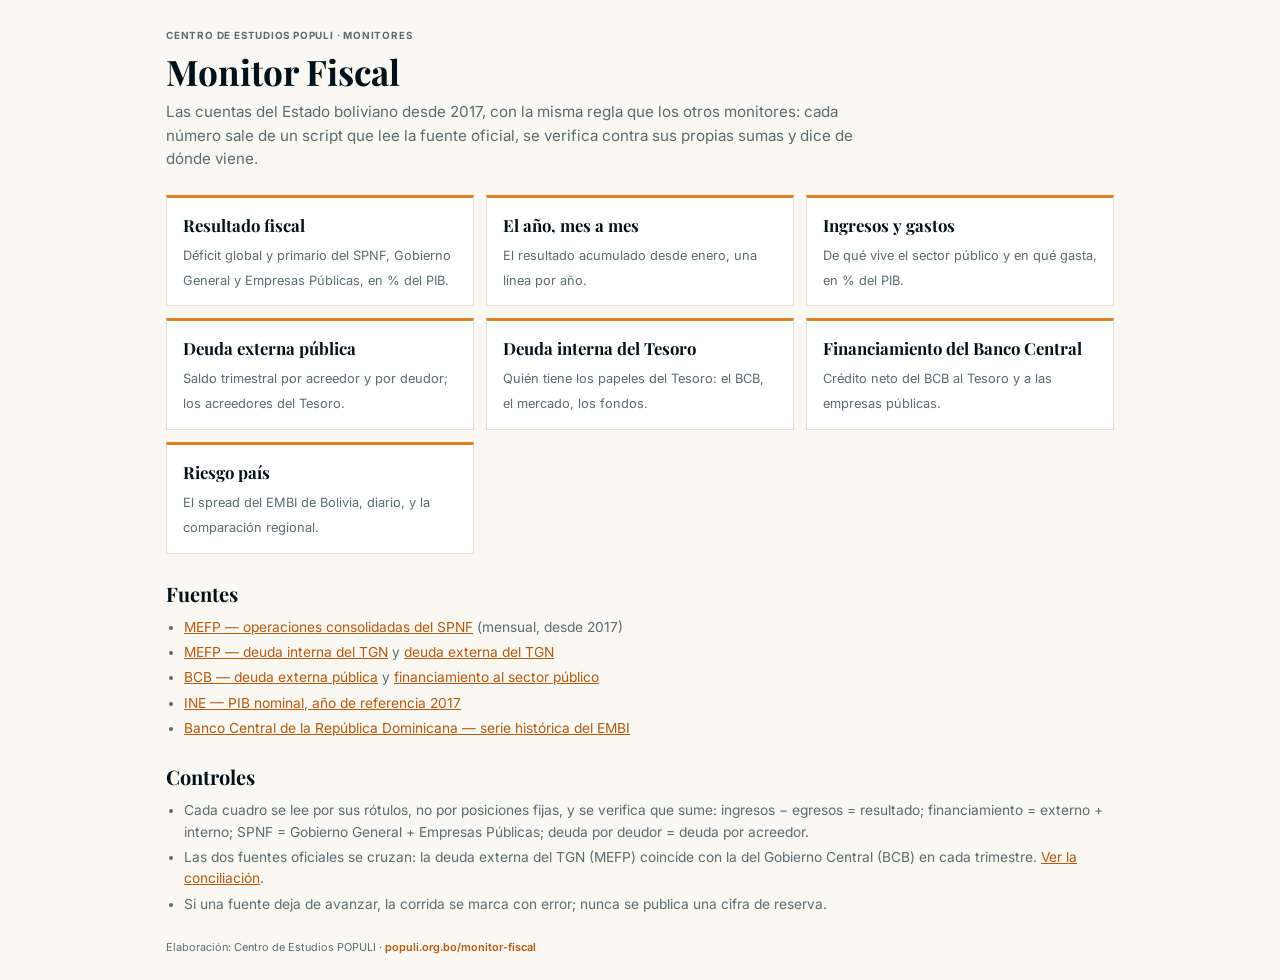
==== index.html @ 5e0bb0c6 "Monitor Fiscal: scrapers, controles, conciliación BCB-MEFP y 7 gráficos Fuentes (todas desde 2017, P" ====
<!DOCTYPE html>
<html lang="es">
<head>
<meta charset="UTF-8">
<meta name="viewport" content="width=device-width, initial-scale=1">
<title>Monitor Fiscal · Centro de Estudios POPULI</title>
<meta name="description" content="Las cuentas del Estado boliviano: resultado fiscal, ingresos y gastos, deuda externa e interna, financiamiento del Banco Central y riesgo país. Datos oficiales, actualización automática.">
<link rel="preconnect" href="https://fonts.googleapis.com"><link rel="preconnect" href="https://fonts.gstatic.com" crossorigin>
<link href="https://fonts.googleapis.com/css2?family=Playfair+Display:wght@600;700&family=Inter:wght@400;500;600;700&family=JetBrains+Mono:wght@500;600;700&display=swap" rel="stylesheet">
<link rel="stylesheet" href="embed/comun.css">
<style>
  .wrap { max-width: 980px; }
  h1 { font-family: 'Playfair Display', Georgia, serif; font-size: 2.2rem; line-height: 1.1; margin: 10px 0 8px; }
  .intro { color: var(--muted); max-width: 70ch; font-size: .95rem; }
  .lista { display: grid; grid-template-columns: repeat(auto-fit, minmax(280px, 1fr)); gap: 12px; margin: 24px 0; }
  .lista a { display: block; background: var(--card); border: 1px solid var(--line); padding: 14px 16px; text-decoration: none; color: var(--ink); border-top: 3px solid var(--accent); }
  .lista a:hover { background: var(--cream); }
  .lista b { font-family: 'Playfair Display', Georgia, serif; font-size: 1.05rem; display: block; margin-bottom: 4px; }
  .lista span { font-size: .8rem; color: var(--muted); }
  h2 { font-family: 'Playfair Display', Georgia, serif; font-size: 1.25rem; margin: 22px 0 8px; }
  ul.f { margin: 0 0 0 18px; font-size: .86rem; color: var(--muted); } ul.f li { margin: 4px 0; }
  ul.f a { color: var(--accent-ink); }
</style>
</head>
<body>
<div class="wrap">
  <p class="ctl-l" style="margin-top:8px">Centro de Estudios POPULI · Monitores</p>
  <h1>Monitor Fiscal</h1>
  <p class="intro">Las cuentas del Estado boliviano desde 2017, con la misma regla que los otros monitores: cada número sale de un script que lee la fuente oficial, se verifica contra sus propias sumas y dice de dónde viene.</p>
  <div class="lista">
    <a href="embed/resultado.html"><b>Resultado fiscal</b><span>Déficit global y primario del SPNF, Gobierno General y Empresas Públicas, en % del PIB.</span></a>
    <a href="embed/acumulado.html"><b>El año, mes a mes</b><span>El resultado acumulado desde enero, una línea por año.</span></a>
    <a href="embed/ingresos_gastos.html"><b>Ingresos y gastos</b><span>De qué vive el sector público y en qué gasta, en % del PIB.</span></a>
    <a href="embed/deuda_externa.html"><b>Deuda externa pública</b><span>Saldo trimestral por acreedor y por deudor; los acreedores del Tesoro.</span></a>
    <a href="embed/deuda_interna.html"><b>Deuda interna del Tesoro</b><span>Quién tiene los papeles del Tesoro: el BCB, el mercado, los fondos.</span></a>
    <a href="embed/financiamiento.html"><b>Financiamiento del Banco Central</b><span>Crédito neto del BCB al Tesoro y a las empresas públicas.</span></a>
    <a href="embed/riesgo_pais.html"><b>Riesgo país</b><span>El spread del EMBI de Bolivia, diario, y la comparación regional.</span></a>
  </div>
  <h2>Fuentes</h2>
  <ul class="f">
    <li><a href="https://www.economiayfinanzas.gob.bo/index.php/ejecucion-sector-publico-no-financiero">MEFP — operaciones consolidadas del SPNF</a> (mensual, desde 2017)</li>
    <li><a href="https://www.economiayfinanzas.gob.bo/viceministerios/vtcp/deuda-interna-tgn">MEFP — deuda interna del TGN</a> y <a href="https://www.economiayfinanzas.gob.bo/viceministerios/vtcp/deuda-externa-tgn">deuda externa del TGN</a></li>
    <li><a href="https://www.bcb.gob.bo/?q=content/sector-externo-0">BCB — deuda externa pública</a> y <a href="https://www.bcb.gob.bo/?q=content/sector-monetario">financiamiento al sector público</a></li>
    <li><a href="https://www.ine.gob.bo/referencia2017/pib_trimestral.html">INE — PIB nominal, año de referencia 2017</a></li>
    <li><a href="https://www.bancentral.gov.do/a/d/2585-entorno-internacional">Banco Central de la República Dominicana — serie histórica del EMBI</a></li>
  </ul>
  <h2>Controles</h2>
  <ul class="f">
    <li>Cada cuadro se lee por sus rótulos, no por posiciones fijas, y se verifica que sume: ingresos − egresos = resultado; financiamiento = externo + interno; SPNF = Gobierno General + Empresas Públicas; deuda por deudor = deuda por acreedor.</li>
    <li>Las dos fuentes oficiales se cruzan: la deuda externa del TGN (MEFP) coincide con la del Gobierno Central (BCB) en cada trimestre. <a href="salidas/conciliacion.txt">Ver la conciliación</a>.</li>
    <li>Si una fuente deja de avanzar, la corrida se marca con error; nunca se publica una cifra de reserva.</li>
  </ul>
  <div class="fuente" style="margin-top:24px"><span>Elaboración: Centro de Estudios POPULI · <a href="https://populi.org.bo/monitor-fiscal/">populi.org.bo/monitor-fiscal</a></span></div>
</div>
</body>
</html>
---- embed/comun.css ----
/* ════════════════════════════════════════════════════════════════════════════
   Monitor Fiscal POPULI — estilos comunes de los gráficos incrustados.

   Reglas de la casa que se cumplen acá y en ningún otro lado:
   - Filos rectos: border-radius 0 en TODO (también tooltip y marcadores de ECharts,
     que llevan el radio en línea: ver comun.js).
   - Un solo acento de interfaz por página: el naranja del fiscal (#E57D22; #EE9B00 en
     oscuro). Los DATOS no usan el acento: rojo = déficit / lo que se debe, turquesa =
     superávit / lo que entra, naranja = tercera serie; el resto, grises escalonados.
     Paleta validada con validate_palette.js (claro sobre #FFFFFF, oscuro sobre #141414).
   - Lectura del indicador SIEMPRE a la derecha (3fr + 2fr).
   ════════════════════════════════════════════════════════════════════════════ */
:root {
  --bg: #FAF8F3; --card: #FFFFFF; --ink: #001219; --muted: #5C6B70; --grid: #E2DDD3;
  --line: #E2DDD3; --cream: #F5EFE0; --accent: #E57D22; --accent-ink: #B35A10;
  --neg: #C71E1D; --pos: #0A9396; --c3: #E57D22;
  --g1: #5C6B70; --g2: #8A9699; --g3: #B9BEC0;
  --head: #3D2B1F;
}
[data-theme="dark"] {
  --bg: #080808; --card: #141414; --ink: #E2E8F0; --muted: #8A9699; --grid: #26303D;
  --line: #2A3A50; --cream: #1A2230; --accent: #EE9B00; --accent-ink: #EE9B00;
  --neg: #C71E1D; --pos: #0A9396; --c3: #D9761E;
  --g1: #8A9699; --g2: #6E7A7D; --g3: #4A5457;
  --head: #1E1410;
}
*, *::before, *::after { box-sizing: border-box; margin: 0; padding: 0; border-radius: 0 !important; }
html, body { background: var(--bg); color: var(--ink); }
body { font-family: 'Inter', system-ui, sans-serif; line-height: 1.55; -webkit-font-smoothing: antialiased; transition: background .2s, color .2s; }
.wrap { max-width: 1200px; margin: 0 auto; padding: 20px 16px 24px; }

/* Encabezado de la sección */
.hd { margin-bottom: 14px; }
.hd-t { font-family: 'Playfair Display', Georgia, serif; font-size: 1.55rem; font-weight: 700; line-height: 1.15; display: flex; gap: 10px; align-items: center; }
.hd-t::before { content: ""; width: 4px; height: 26px; background: var(--accent); flex-shrink: 0; }
.hd-s { font-size: .82rem; color: var(--muted); margin-top: 4px; padding-left: 14px; max-width: 72ch; }

/* Controles: UNA fila, arriba del gráfico */
.ctl { display: flex; flex-wrap: wrap; gap: 10px 18px; align-items: center; margin: 0 0 12px 14px; }
.ctl-g { display: flex; align-items: center; gap: 8px; }
.ctl-l { font-size: .62rem; font-weight: 700; text-transform: uppercase; letter-spacing: .08em; color: var(--muted); }
.seg { display: flex; border: 1px solid var(--line); background: var(--card); }
.seg button { font: 600 .7rem 'Inter', sans-serif; padding: 6px 12px; min-height: 32px; border: 0; background: transparent; color: var(--muted); cursor: pointer; }
.seg button + button { border-left: 1px solid var(--line); }
.seg button:hover { color: var(--ink); }
.seg button[aria-pressed="true"] { background: var(--accent); color: #fff; }
[data-theme="dark"] .seg button[aria-pressed="true"] { color: #111; }

/* Gráfico + lectura */
.grid { display: grid; grid-template-columns: 3fr 2fr; gap: 16px; align-items: stretch; }
.card { background: var(--card); border: 1px solid var(--line); padding: 14px 14px 8px; display: flex; flex-direction: column; min-height: 460px; }
.chart { flex: 1; min-height: 400px; width: 100%; }
.leyenda { display: flex; flex-wrap: wrap; gap: 6px 14px; font-size: .72rem; color: var(--muted); margin-bottom: 6px; }
.leyenda span { display: inline-flex; align-items: center; gap: 6px; }
.leyenda i { width: 12px; height: 12px; display: inline-block; }
.leyenda i.linea { height: 0; border-top: 2px solid; width: 16px; }
.leyenda i.punto { width: 9px; height: 9px; border: 2px solid; background: var(--card); }

.lect { background: var(--card); border: 1px solid var(--line); display: flex; flex-direction: column; }
.lect-hd { background: var(--head); color: rgba(255,255,255,.85); padding: 10px 14px; display: flex; justify-content: space-between; align-items: center; gap: 8px; }
.lect-hd b { font-size: .6rem; font-weight: 700; letter-spacing: .12em; text-transform: uppercase; }
.lect-hd span { font: 600 .66rem 'JetBrains Mono', monospace; color: #F6C27A; }
.lect-bd { padding: 14px; flex: 1; }
.dato { padding: 0 0 12px; margin-bottom: 12px; border-bottom: 1px solid var(--line); }
.dato:last-child { border-bottom: 0; margin-bottom: 0; }
.dato-l { font-size: .62rem; font-weight: 700; letter-spacing: .06em; text-transform: uppercase; color: var(--muted); }
.dato-v { font: 700 1.35rem 'JetBrains Mono', monospace; line-height: 1.25; margin: 2px 0; }
.dato-v small { font-size: .7rem; font-weight: 600; color: var(--muted); margin-left: 4px; }
.dato-d { font-size: .76rem; color: var(--muted); line-height: 1.5; }
.dato-d strong { color: var(--ink); }
.neg { color: var(--neg); } .pos { color: var(--pos); }

/* Notas y fuente */
.notas { margin-top: 14px; border: 1px solid var(--line); background: var(--card); }
.notas summary { cursor: pointer; padding: 10px 14px; font-size: .74rem; font-weight: 700; color: var(--ink); list-style: none; display: flex; justify-content: space-between; }
.notas summary::after { content: "+"; color: var(--accent-ink); font-weight: 700; }
.notas[open] summary::after { content: "−"; }
.notas div { padding: 0 14px 12px; font-size: .76rem; color: var(--muted); line-height: 1.6; }
.notas div p + p { margin-top: 6px; }
.notas strong { color: var(--ink); }
.fuente { margin-top: 10px; font-size: .68rem; color: var(--muted); display: flex; flex-wrap: wrap; justify-content: space-between; gap: 6px; }
.fuente a { color: var(--accent-ink); font-weight: 600; text-decoration: none; }
.fuente a:hover { text-decoration: underline; }
.tabla-wrap { overflow-x: auto; }
table.t { border-collapse: collapse; width: 100%; font-size: .74rem; }
table.t th, table.t td { padding: 5px 8px; border-bottom: 1px solid var(--line); text-align: right; white-space: nowrap; }
table.t th:first-child, table.t td:first-child { text-align: left; }
table.t th { font-size: .62rem; text-transform: uppercase; letter-spacing: .05em; color: var(--muted); }
table.t td { font-family: 'JetBrains Mono', monospace; }

.cargando { padding: 80px 0; text-align: center; color: var(--muted); font-size: .8rem; }
.error { padding: 40px 16px; text-align: center; color: var(--neg); font-size: .8rem; }

/* Tooltip de ECharts: el radio va en línea (ver comun.js); los marcadores de color, acá. */
.tt span { border-radius: 0 !important; }

@media (max-width: 900px) {
  .grid { grid-template-columns: 1fr; }
  .card { min-height: 380px; }
  .chart { min-height: 330px; }
}
@media (max-width: 560px) {
  .wrap { padding: 14px 12px 18px; }
  .hd-t { font-size: 1.22rem; }
  .ctl { margin-left: 0; }
  .seg button { padding: 6px 9px; font-size: .66rem; }
  .dato-v { font-size: 1.15rem; }
}
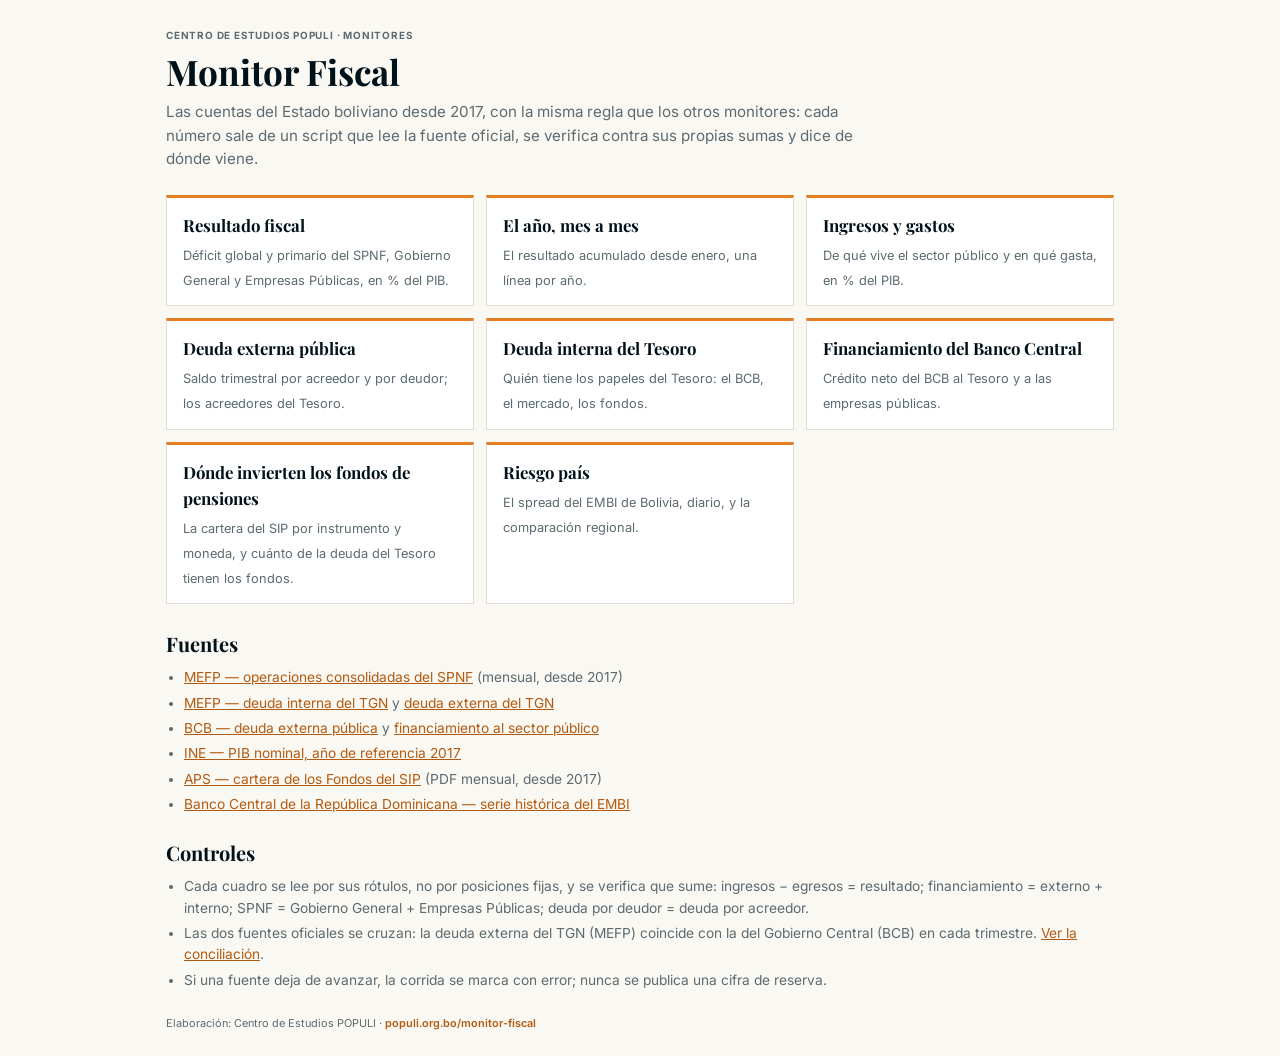
==== commit 2d7ce323: "Fondos de pensiones: cartera del SIP (APS) y proxy de la deuda del TGN con los fondos - aps_cartera." ====
--- a/index.html
+++ b/index.html
@@ -34,6 +34,7 @@
     <a href="embed/deuda_externa.html"><b>Deuda externa pública</b><span>Saldo trimestral por acreedor y por deudor; los acreedores del Tesoro.</span></a>
     <a href="embed/deuda_interna.html"><b>Deuda interna del Tesoro</b><span>Quién tiene los papeles del Tesoro: el BCB, el mercado, los fondos.</span></a>
     <a href="embed/financiamiento.html"><b>Financiamiento del Banco Central</b><span>Crédito neto del BCB al Tesoro y a las empresas públicas.</span></a>
+    <a href="embed/pensiones.html"><b>Dónde invierten los fondos de pensiones</b><span>La cartera del SIP por instrumento y moneda, y cuánto de la deuda del Tesoro tienen los fondos.</span></a>
     <a href="embed/riesgo_pais.html"><b>Riesgo país</b><span>El spread del EMBI de Bolivia, diario, y la comparación regional.</span></a>
   </div>
   <h2>Fuentes</h2>
@@ -42,6 +43,7 @@
     <li><a href="https://www.economiayfinanzas.gob.bo/viceministerios/vtcp/deuda-interna-tgn">MEFP — deuda interna del TGN</a> y <a href="https://www.economiayfinanzas.gob.bo/viceministerios/vtcp/deuda-externa-tgn">deuda externa del TGN</a></li>
     <li><a href="https://www.bcb.gob.bo/?q=content/sector-externo-0">BCB — deuda externa pública</a> y <a href="https://www.bcb.gob.bo/?q=content/sector-monetario">financiamiento al sector público</a></li>
     <li><a href="https://www.ine.gob.bo/referencia2017/pib_trimestral.html">INE — PIB nominal, año de referencia 2017</a></li>
+    <li><a href="https://www.aps.gob.bo/index.php?option=com_sppagebuilder&view=page&id=20">APS — cartera de los Fondos del SIP</a> (PDF mensual, desde 2017)</li>
     <li><a href="https://www.bancentral.gov.do/a/d/2585-entorno-internacional">Banco Central de la República Dominicana — serie histórica del EMBI</a></li>
   </ul>
   <h2>Controles</h2>
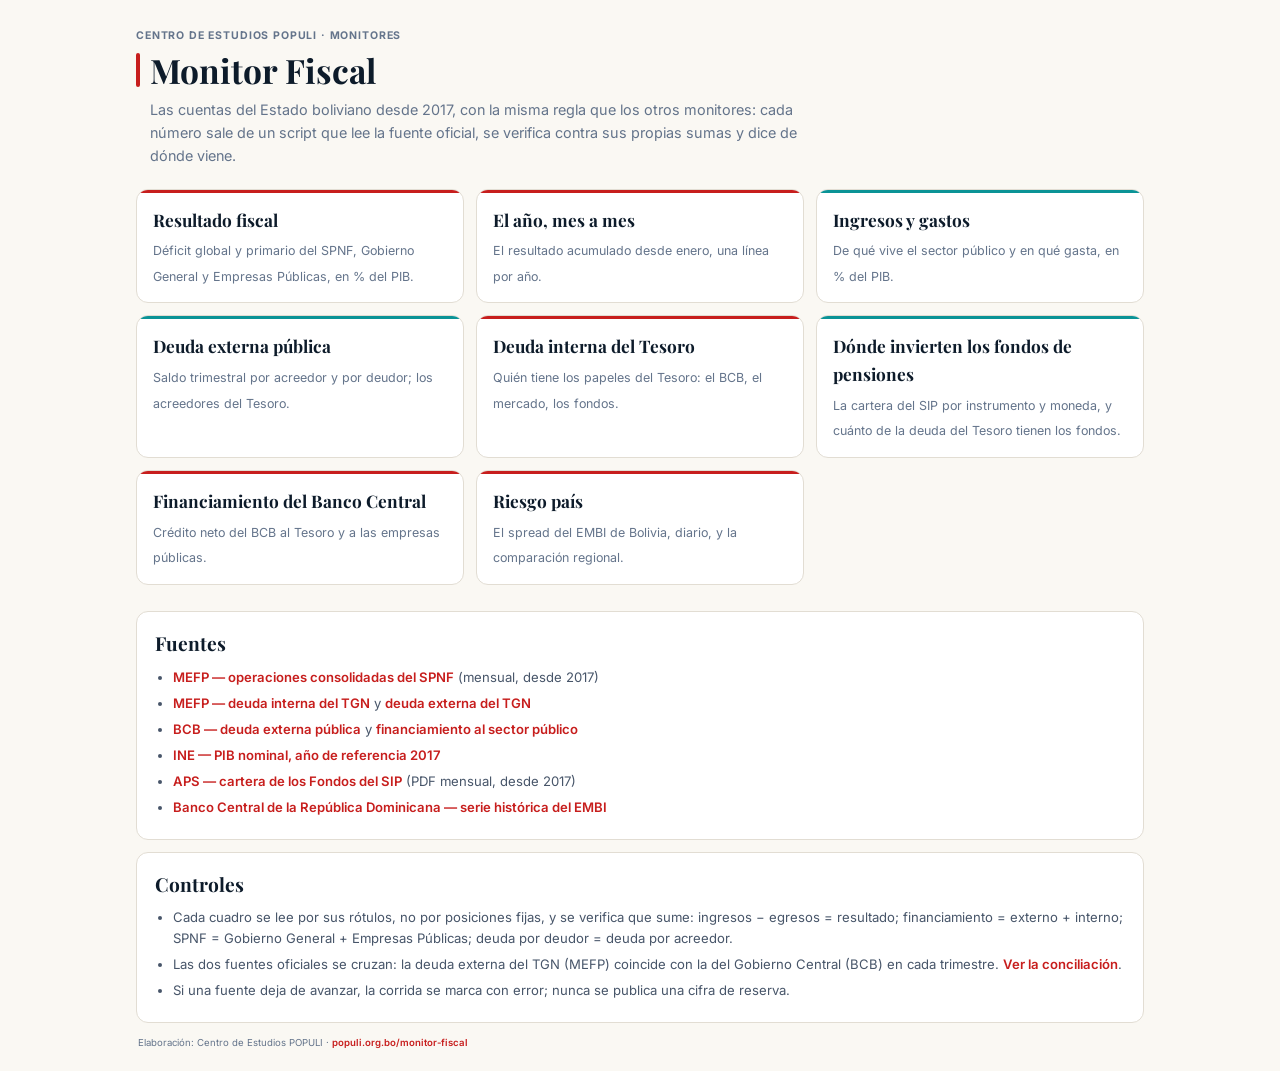
==== commit d61f3ed8: "Rediseño de los 8 gráficos con el molde del Monitor Monetario - estilo.css (copiado del Monetario) +" ====
--- a/index.html
+++ b/index.html
@@ -1,58 +1,68 @@
 <!DOCTYPE html>
-<html lang="es">
+<html lang="es" data-theme="light">
 <head>
 <meta charset="UTF-8">
 <meta name="viewport" content="width=device-width, initial-scale=1">
 <title>Monitor Fiscal · Centro de Estudios POPULI</title>
-<meta name="description" content="Las cuentas del Estado boliviano: resultado fiscal, ingresos y gastos, deuda externa e interna, financiamiento del Banco Central y riesgo país. Datos oficiales, actualización automática.">
+<meta name="description" content="Las cuentas del Estado boliviano: resultado fiscal, ingresos y gastos, deuda externa e interna, fondos de pensiones, financiamiento del Banco Central y riesgo país. Datos oficiales, actualización automática.">
 <link rel="preconnect" href="https://fonts.googleapis.com"><link rel="preconnect" href="https://fonts.gstatic.com" crossorigin>
-<link href="https://fonts.googleapis.com/css2?family=Playfair+Display:wght@600;700&family=Inter:wght@400;500;600;700&family=JetBrains+Mono:wght@500;600;700&display=swap" rel="stylesheet">
-<link rel="stylesheet" href="embed/comun.css">
+<link href="https://fonts.googleapis.com/css2?family=Inter:wght@300..800&family=Playfair+Display:ital,wght@0,400..900;1,400..900&family=JetBrains+Mono:wght@400;500;600;700&display=swap" rel="stylesheet">
+<link rel="stylesheet" href="embed/estilo.css">
 <style>
-  .wrap { max-width: 980px; }
-  h1 { font-family: 'Playfair Display', Georgia, serif; font-size: 2.2rem; line-height: 1.1; margin: 10px 0 8px; }
-  .intro { color: var(--muted); max-width: 70ch; font-size: .95rem; }
-  .lista { display: grid; grid-template-columns: repeat(auto-fit, minmax(280px, 1fr)); gap: 12px; margin: 24px 0; }
-  .lista a { display: block; background: var(--card); border: 1px solid var(--line); padding: 14px 16px; text-decoration: none; color: var(--ink); border-top: 3px solid var(--accent); }
-  .lista a:hover { background: var(--cream); }
-  .lista b { font-family: 'Playfair Display', Georgia, serif; font-size: 1.05rem; display: block; margin-bottom: 4px; }
-  .lista span { font-size: .8rem; color: var(--muted); }
-  h2 { font-family: 'Playfair Display', Georgia, serif; font-size: 1.25rem; margin: 22px 0 8px; }
-  ul.f { margin: 0 0 0 18px; font-size: .86rem; color: var(--muted); } ul.f li { margin: 4px 0; }
-  ul.f a { color: var(--accent-ink); }
+  .wrap { max-width: 1040px; padding-top: 28px; }
+  .antetitulo { font-size: .66rem; font-weight: 700; letter-spacing: .08em; text-transform: uppercase; color: var(--muted); margin-bottom: 6px; }
+  .sec-title { font-size: 2.1rem; }
+  .accent-bar { height: 34px; }
+  .intro { font-size: .9rem; color: var(--muted); max-width: 72ch; margin: 8px 0 22px 14px; }
+  .lista { display: grid; grid-template-columns: repeat(auto-fit, minmax(280px, 1fr)); gap: 12px; margin-bottom: 26px; }
+  .lista a { position: relative; display: block; background: var(--card); border: 1px solid var(--border); border-radius: var(--radius); padding: 16px 16px 14px; text-decoration: none; color: var(--text); overflow: hidden; transition: transform .2s, box-shadow .2s; }
+  .lista a::before { content: ''; position: absolute; top: 0; left: 0; right: 0; height: 3px; background: var(--c, #C71E1D); }
+  .lista a:hover { transform: translateY(-2px); box-shadow: 0 8px 24px rgba(13,27,42,.08); }
+  .lista b { font-family: 'Playfair Display', Georgia, serif; font-size: 1.08rem; color: var(--navy); display: block; margin-bottom: 4px; }
+  [data-theme="dark"] .lista b { color: #fff; }
+  .lista span { font-size: .78rem; color: var(--muted); line-height: 1.5; }
+  h2 { font-family: 'Playfair Display', Georgia, serif; font-size: 1.2rem; color: var(--navy); margin: 0 0 8px; }
+  .bloque { background: var(--card); border: 1px solid var(--border); border-radius: var(--radius); padding: 16px 18px; margin-bottom: 12px; }
+  ul.f { margin: 0 0 0 18px; font-size: .82rem; color: var(--slate); } ul.f li { margin: 5px 0; }
+  ul.f a, .source a { color: var(--populi); font-weight: 600; text-decoration: none; }
+  ul.f a:hover { text-decoration: underline; }
 </style>
 </head>
 <body>
 <div class="wrap">
-  <p class="ctl-l" style="margin-top:8px">Centro de Estudios POPULI · Monitores</p>
-  <h1>Monitor Fiscal</h1>
+  <div class="antetitulo">Centro de Estudios POPULI · Monitores</div>
+  <div class="sec-title"><span class="accent-bar"></span>Monitor Fiscal</div>
   <p class="intro">Las cuentas del Estado boliviano desde 2017, con la misma regla que los otros monitores: cada número sale de un script que lee la fuente oficial, se verifica contra sus propias sumas y dice de dónde viene.</p>
   <div class="lista">
-    <a href="embed/resultado.html"><b>Resultado fiscal</b><span>Déficit global y primario del SPNF, Gobierno General y Empresas Públicas, en % del PIB.</span></a>
-    <a href="embed/acumulado.html"><b>El año, mes a mes</b><span>El resultado acumulado desde enero, una línea por año.</span></a>
-    <a href="embed/ingresos_gastos.html"><b>Ingresos y gastos</b><span>De qué vive el sector público y en qué gasta, en % del PIB.</span></a>
-    <a href="embed/deuda_externa.html"><b>Deuda externa pública</b><span>Saldo trimestral por acreedor y por deudor; los acreedores del Tesoro.</span></a>
-    <a href="embed/deuda_interna.html"><b>Deuda interna del Tesoro</b><span>Quién tiene los papeles del Tesoro: el BCB, el mercado, los fondos.</span></a>
-    <a href="embed/financiamiento.html"><b>Financiamiento del Banco Central</b><span>Crédito neto del BCB al Tesoro y a las empresas públicas.</span></a>
-    <a href="embed/pensiones.html"><b>Dónde invierten los fondos de pensiones</b><span>La cartera del SIP por instrumento y moneda, y cuánto de la deuda del Tesoro tienen los fondos.</span></a>
-    <a href="embed/riesgo_pais.html"><b>Riesgo país</b><span>El spread del EMBI de Bolivia, diario, y la comparación regional.</span></a>
+    <a href="embed/resultado.html" style="--c:#C71E1D"><b>Resultado fiscal</b><span>Déficit global y primario del SPNF, Gobierno General y Empresas Públicas, en % del PIB.</span></a>
+    <a href="embed/acumulado.html" style="--c:#C71E1D"><b>El año, mes a mes</b><span>El resultado acumulado desde enero, una línea por año.</span></a>
+    <a href="embed/ingresos_gastos.html" style="--c:#0A9396"><b>Ingresos y gastos</b><span>De qué vive el sector público y en qué gasta, en % del PIB.</span></a>
+    <a href="embed/deuda_externa.html" style="--c:#0A9396"><b>Deuda externa pública</b><span>Saldo trimestral por acreedor y por deudor; los acreedores del Tesoro.</span></a>
+    <a href="embed/deuda_interna.html" style="--c:#C71E1D"><b>Deuda interna del Tesoro</b><span>Quién tiene los papeles del Tesoro: el BCB, el mercado, los fondos.</span></a>
+    <a href="embed/pensiones.html" style="--c:#0A9396"><b>Dónde invierten los fondos de pensiones</b><span>La cartera del SIP por instrumento y moneda, y cuánto de la deuda del Tesoro tienen los fondos.</span></a>
+    <a href="embed/financiamiento.html" style="--c:#C71E1D"><b>Financiamiento del Banco Central</b><span>Crédito neto del BCB al Tesoro y a las empresas públicas.</span></a>
+    <a href="embed/riesgo_pais.html" style="--c:#C71E1D"><b>Riesgo país</b><span>El spread del EMBI de Bolivia, diario, y la comparación regional.</span></a>
   </div>
-  <h2>Fuentes</h2>
-  <ul class="f">
-    <li><a href="https://www.economiayfinanzas.gob.bo/index.php/ejecucion-sector-publico-no-financiero">MEFP — operaciones consolidadas del SPNF</a> (mensual, desde 2017)</li>
-    <li><a href="https://www.economiayfinanzas.gob.bo/viceministerios/vtcp/deuda-interna-tgn">MEFP — deuda interna del TGN</a> y <a href="https://www.economiayfinanzas.gob.bo/viceministerios/vtcp/deuda-externa-tgn">deuda externa del TGN</a></li>
-    <li><a href="https://www.bcb.gob.bo/?q=content/sector-externo-0">BCB — deuda externa pública</a> y <a href="https://www.bcb.gob.bo/?q=content/sector-monetario">financiamiento al sector público</a></li>
-    <li><a href="https://www.ine.gob.bo/referencia2017/pib_trimestral.html">INE — PIB nominal, año de referencia 2017</a></li>
-    <li><a href="https://www.aps.gob.bo/index.php?option=com_sppagebuilder&view=page&id=20">APS — cartera de los Fondos del SIP</a> (PDF mensual, desde 2017)</li>
-    <li><a href="https://www.bancentral.gov.do/a/d/2585-entorno-internacional">Banco Central de la República Dominicana — serie histórica del EMBI</a></li>
-  </ul>
-  <h2>Controles</h2>
-  <ul class="f">
-    <li>Cada cuadro se lee por sus rótulos, no por posiciones fijas, y se verifica que sume: ingresos − egresos = resultado; financiamiento = externo + interno; SPNF = Gobierno General + Empresas Públicas; deuda por deudor = deuda por acreedor.</li>
-    <li>Las dos fuentes oficiales se cruzan: la deuda externa del TGN (MEFP) coincide con la del Gobierno Central (BCB) en cada trimestre. <a href="salidas/conciliacion.txt">Ver la conciliación</a>.</li>
-    <li>Si una fuente deja de avanzar, la corrida se marca con error; nunca se publica una cifra de reserva.</li>
-  </ul>
-  <div class="fuente" style="margin-top:24px"><span>Elaboración: Centro de Estudios POPULI · <a href="https://populi.org.bo/monitor-fiscal/">populi.org.bo/monitor-fiscal</a></span></div>
+  <div class="bloque">
+    <h2>Fuentes</h2>
+    <ul class="f">
+      <li><a href="https://www.economiayfinanzas.gob.bo/index.php/ejecucion-sector-publico-no-financiero">MEFP — operaciones consolidadas del SPNF</a> (mensual, desde 2017)</li>
+      <li><a href="https://www.economiayfinanzas.gob.bo/viceministerios/vtcp/deuda-interna-tgn">MEFP — deuda interna del TGN</a> y <a href="https://www.economiayfinanzas.gob.bo/viceministerios/vtcp/deuda-externa-tgn">deuda externa del TGN</a></li>
+      <li><a href="https://www.bcb.gob.bo/?q=content/sector-externo-0">BCB — deuda externa pública</a> y <a href="https://www.bcb.gob.bo/?q=content/sector-monetario">financiamiento al sector público</a></li>
+      <li><a href="https://www.ine.gob.bo/referencia2017/pib_trimestral.html">INE — PIB nominal, año de referencia 2017</a></li>
+      <li><a href="https://www.aps.gob.bo/index.php?option=com_sppagebuilder&view=page&id=20">APS — cartera de los Fondos del SIP</a> (PDF mensual, desde 2017)</li>
+      <li><a href="https://www.bancentral.gov.do/a/d/2585-entorno-internacional">Banco Central de la República Dominicana — serie histórica del EMBI</a></li>
+    </ul>
+  </div>
+  <div class="bloque">
+    <h2>Controles</h2>
+    <ul class="f">
+      <li>Cada cuadro se lee por sus rótulos, no por posiciones fijas, y se verifica que sume: ingresos − egresos = resultado; financiamiento = externo + interno; SPNF = Gobierno General + Empresas Públicas; deuda por deudor = deuda por acreedor.</li>
+      <li>Las dos fuentes oficiales se cruzan: la deuda externa del TGN (MEFP) coincide con la del Gobierno Central (BCB) en cada trimestre. <a href="salidas/conciliacion.txt">Ver la conciliación</a>.</li>
+      <li>Si una fuente deja de avanzar, la corrida se marca con error; nunca se publica una cifra de reserva.</li>
+    </ul>
+  </div>
+  <div class="source"><span class="source-txt">Elaboración: Centro de Estudios POPULI · <a href="https://populi.org.bo/monitor-fiscal/">populi.org.bo/monitor-fiscal</a></span></div>
 </div>
 </body>
 </html>
--- a/embed/estilo.css
+++ b/embed/estilo.css
@@ -0,0 +1,134 @@
+/* ════════════════════════════════════════════════════════════════════════════
+   Monitor Fiscal POPULI — estilo común de los gráficos.
+   COPIADO del Monitor Monetario (populi-monetario/embed/determinantes_base.html), que es
+   la referencia de la casa para los monitores: mismas tarjetas de cifras, pastillas,
+   panel de lectura, recuadro de conclusión, preguntas desplegables y fuente. Si cambia
+   el molde del Monetario, se vuelve a copiar de ahí: no se rediseña acá.
+   ════════════════════════════════════════════════════════════════════════════ */
+:root {
+      --populi:#C71E1D; --populi-light:#E8706B;
+      --cream:#F5EFE0; --brown-dark:#3D2B1F;
+      --navy:#0D1B2A; --navy-light:#1A2940; --slate:#475569; --slate-light:#64748B;
+      --warm-white:#FAF8F3; --light-gray:#F1EDE5; --border:#E2DDD3; --dark-border:#2A3A50;
+      --bg:var(--warm-white); --card:#FFFFFF; --text:var(--brown-dark); --muted:var(--slate-light);
+      --c-accent:#C71E1D;
+      --radius:12px;
+    }
+    [data-theme="dark"] {
+      --bg:#080808; --card:#141414; --text:#E2E8F0; --muted:#64748B;
+      --border:#2A3A50; --light-gray:#1A1A1A; --cream:#1A2940;
+      
+    }
+    *,*::before,*::after{box-sizing:border-box;margin:0;padding:0}
+    body{font-family:'Inter',system-ui,sans-serif;background:var(--bg);color:var(--text);line-height:1.6;-webkit-font-smoothing:antialiased;transition:background .25s,color .25s}
+    .wrap{max-width:1200px;margin:0 auto;padding:20px 16px}
+
+    .sec-hd{margin-bottom:16px}
+    .sec-title{font-family:'Playfair Display',Georgia,serif;font-size:1.55rem;font-weight:700;color:var(--navy);display:flex;align-items:center;gap:10px;line-height:1.15}
+    [data-theme="dark"] .sec-title{color:#fff}
+    .accent-bar{width:4px;height:26px;background:var(--c-accent);border-radius:2px;flex-shrink:0}
+    .sec-sub{font-size:.78rem;color:var(--muted);padding-left:14px;margin-top:2px}
+    [data-theme="dark"] .sec-sub{color:rgba(255,255,255,.4)}
+
+    .hz-bar{display:flex;align-items:center;gap:8px;margin-bottom:14px;padding-left:14px;flex-wrap:wrap}
+    .hz-lbl{font-size:.62rem;font-weight:600;text-transform:uppercase;letter-spacing:.08em;color:var(--muted)}
+    .hz-grp{display:flex;flex-wrap:wrap;gap:0;background:var(--light-gray);border-radius:8px;padding:2px;border:1px solid var(--border)}
+    [data-theme="dark"] .hz-grp{background:#1A1A1A;border-color:var(--dark-border)}
+    .hz-btn{padding:5px 14px;border:none;border-radius:6px;font-family:'Inter',sans-serif;font-size:.68rem;font-weight:600;cursor:pointer;background:transparent;color:var(--muted);transition:all .2s}
+    .hz-btn:hover{color:var(--text)}
+    .hz-btn.active{background:var(--c-accent);color:#fff;box-shadow:0 2px 8px rgba(185,28,28,.25)}
+
+    .kpi-grid{display:grid;grid-template-columns:repeat(4,1fr);gap:10px;margin-bottom:16px}
+    @media(max-width:700px){.kpi-grid{grid-template-columns:repeat(2,1fr)}}
+    .kpi{background:var(--warm-white);border:1px solid var(--border);border-radius:10px;padding:12px 14px;position:relative;overflow:hidden;transition:transform .2s}
+    [data-theme="dark"] .kpi{background:#141414;border-color:var(--dark-border)}
+    .kpi:hover{transform:translateY(-1px)}
+    .kpi-lbl{font-size:.62rem;font-weight:600;text-transform:uppercase;letter-spacing:.06em;color:var(--muted);margin-bottom:4px}
+    [data-theme="dark"] .kpi-lbl{color:rgba(255,255,255,.4)}
+    .kpi-val{font-family:'JetBrains Mono',monospace;font-size:1.2rem;font-weight:700}
+    .kpi-d{display:inline-flex;align-items:center;gap:3px;font-family:'JetBrains Mono',monospace;font-size:.66rem;font-weight:600;padding:1px 7px;border-radius:5px;margin-top:4px}
+    .kpi-d.up{background:rgba(199,30,29,.08);color:#C71E1D}
+    .kpi-d.down{background:rgba(10,147,150,.08);color:#0A9396}
+    .kpi-d.flat{background:rgba(100,116,139,.08);color:#64748B}
+    [data-theme="dark"] .kpi-d.up{background:rgba(199,30,29,.15)}
+    [data-theme="dark"] .kpi-d.down{background:rgba(10,147,150,.15)}
+
+    .main-grid{display:grid;grid-template-columns:3fr 2fr;grid-template-rows:540px;gap:16px}
+    @media(max-width:900px){.main-grid{grid-template-columns:1fr;grid-template-rows:420px auto}}
+    @media(max-width:500px){.main-grid{grid-template-rows:340px auto}.sec-title{font-size:1.2rem}.sec-sub{font-size:.7rem}.kpi-val{font-size:1rem}.pill{padding:3px 8px;font-size:.6rem}.hz-btn{padding:4px 10px;font-size:.6rem}}
+    @media(min-width:1100px){.main-grid{grid-template-rows:580px}}
+
+    .chart-card{background:var(--card);border:1px solid var(--border);border-radius:var(--radius);padding:16px;display:flex;flex-direction:column;height:100%;overflow:hidden}
+    [data-theme="dark"] .chart-card{background:#141414;border-color:var(--dark-border)}
+    .chart-ctrl{display:flex;flex-wrap:wrap;justify-content:space-between;align-items:center;gap:8px;margin-bottom:10px}
+    .tog-grp{display:flex;gap:6px;flex-wrap:wrap}
+    .pill{display:flex;align-items:center;gap:5px;padding:4px 12px;border:1.5px solid;border-radius:8px;background:transparent;cursor:pointer;font-family:'Inter',sans-serif;font-size:.68rem;font-weight:600;transition:all .2s}
+    .pill:hover{transform:translateY(-1px)}
+    .lp{width:16px;height:0;border-top:2.5px solid;border-radius:1px}
+    .lp.dashed{border-top-style:dashed}
+    #chart{flex:1;min-height:0}
+
+    .panel{background:var(--card);border:1px solid var(--border);border-radius:var(--radius);overflow:hidden;display:flex;flex-direction:column;height:100%}
+    [data-theme="dark"] .panel{background:#141414;border-color:var(--dark-border)}
+    .panel-hd{background:#8B1A1A;padding:10px 14px;display:flex;align-items:center;justify-content:space-between}
+    [data-theme="dark"] .panel-hd{background:#2A0A0A}
+    .panel-hd-t{font-size:.56rem;font-weight:700;text-transform:uppercase;letter-spacing:.12em;color:rgba(255,255,255,.8)}
+    .panel-hd-d{font-family:'JetBrains Mono',monospace;font-size:.56rem;font-weight:600;color:#E8706B;background:rgba(199,30,29,.25);padding:2px 8px;border-radius:5px}
+    .panel-body{padding:14px;flex:1;overflow-y:auto}
+    .pb{margin-bottom:10px;padding-bottom:10px;border-bottom:1px solid var(--border)}
+    [data-theme="dark"] .pb{border-color:var(--dark-border)}
+    .pb:last-child{border-bottom:none;margin-bottom:0;padding-bottom:0}
+    .pb-lbl{display:inline-flex;align-items:center;gap:4px;font-size:.58rem;font-weight:700;text-transform:uppercase;letter-spacing:.06em;margin-bottom:2px;padding:2px 9px 2px 6px;border-radius:4px;border-left:3px solid}
+    .pb-val{font-family:'JetBrains Mono',monospace;font-size:.95rem;font-weight:700;margin-bottom:3px}
+    .pb-desc{font-size:.68rem;line-height:1.5;color:var(--muted)}
+    [data-theme="dark"] .pb-desc{color:rgba(255,255,255,.45)}
+    .pb-desc strong{color:var(--navy)}
+    [data-theme="dark"] .pb-desc strong{color:#E2E8F0}
+    .ctx{background:var(--cream);border-radius:6px;padding:8px 10px;border-left:3px solid var(--c-accent);margin-top:6px}
+    [data-theme="dark"] .ctx{background:var(--navy-light)}
+    .ctx p{font-size:.68rem;line-height:1.5;color:var(--muted)}
+    [data-theme="dark"] .ctx p{color:#64748B}
+    .ctx p strong{color:var(--navy)}
+    [data-theme="dark"] .ctx p strong{color:#E2E8F0}
+    .panel-ft{padding:10px 14px;border-top:1px solid var(--border)}
+    [data-theme="dark"] .panel-ft{border-color:var(--dark-border)}
+    .amp{display:flex;align-items:center;justify-content:center;gap:6px;width:100%;padding:8px 0;border-radius:8px;font-family:'Inter',sans-serif;font-size:.66rem;font-weight:700;letter-spacing:.04em;text-transform:uppercase;color:var(--c-accent);background:rgba(185,28,28,.06);border:1.5px solid rgba(185,28,28,.15);transition:all .2s;text-decoration:none;cursor:pointer}
+    [data-theme="dark"] .amp{background:rgba(185,28,28,.1);border-color:rgba(185,28,28,.25)}
+    .amp:hover{background:rgba(185,28,28,.12);border-color:rgba(185,28,28,.3);transform:translateY(-1px);text-decoration:none}
+
+    .edu-grid{display:grid;grid-template-columns:repeat(auto-fit,minmax(260px,1fr));gap:10px;margin-top:16px}
+    .edu{background:var(--cream);border-radius:8px;padding:10px 12px;border-left:3px solid var(--c-accent);cursor:pointer;transition:all .2s}
+    [data-theme="dark"] .edu{background:var(--navy-light)}
+    .edu:hover{transform:translateY(-1px);box-shadow:0 2px 8px rgba(0,0,0,.08)}
+    .edu-t{font-size:.7rem;font-weight:700;color:var(--navy);display:flex;align-items:center;justify-content:space-between}
+    [data-theme="dark"] .edu-t{color:#E2E8F0}
+    .edu-t svg{width:14px;height:14px;transition:transform .2s;color:var(--muted)}
+    .edu.open .edu-t svg{transform:rotate(180deg)}
+    .edu-body{display:none;font-size:.68rem;line-height:1.6;color:var(--muted);margin-top:6px;padding-top:6px;border-top:1px solid var(--border)}
+    [data-theme="dark"] .edu-body{color:#64748B;border-color:var(--dark-border)}
+    .edu.open .edu-body{display:block}
+
+    .source{display:flex;align-items:center;justify-content:space-between;margin-top:8px;padding:0 2px}
+    .source-txt{font-size:.6rem;color:var(--muted)}
+    .source-txt a{color:var(--populi);font-weight:600;text-decoration:none}
+    .source-txt a:hover{text-decoration:underline}
+
+    .loading{display:flex;align-items:center;justify-content:center;height:300px;flex-direction:column;gap:12px;color:var(--muted)}
+    .spinner{width:32px;height:32px;border:3px solid var(--border);border-top-color:var(--c-accent);border-radius:50%;animation:spin .7s linear infinite}
+    @keyframes spin{to{transform:rotate(360deg)}}
+
+    /* ── Agregados del Fiscal (no están en el molde) ─────────────────────────── */
+    .kpi-grid.tres{grid-template-columns:repeat(3,1fr)}
+    @media(max-width:700px){.kpi-grid.tres{grid-template-columns:1fr 1fr}}
+    .sub-card{background:var(--card);border:1px solid var(--border);border-radius:var(--radius);padding:16px;margin-top:16px}
+    [data-theme="dark"] .sub-card{background:#141414;border-color:var(--dark-border)}
+    .sub-card h3{font-family:'Playfair Display',Georgia,serif;font-size:1.05rem;font-weight:700;color:var(--navy);margin-bottom:2px}
+    [data-theme="dark"] .sub-card h3{color:#fff}
+    .sub-card .sec-sub{padding-left:0;margin-bottom:8px}
+    .marca{position:absolute;right:14px;bottom:10px;font-family:'Playfair Display',Georgia,serif;font-style:italic;font-weight:700;font-size:14px;color:rgba(199,30,29,.18);pointer-events:none}
+    .chart-card{position:relative}
+    .pill.off{opacity:.9}
+    table.tbl{width:100%;border-collapse:collapse;font-size:.68rem;margin-top:6px}
+    table.tbl td{padding:3px 0;border-bottom:1px solid var(--border);color:var(--muted)}
+    [data-theme="dark"] table.tbl td{border-color:var(--dark-border)}
+    table.tbl td:last-child,table.tbl td:nth-child(2){text-align:right;font-family:'JetBrains Mono',monospace;font-weight:600;color:var(--text)}
